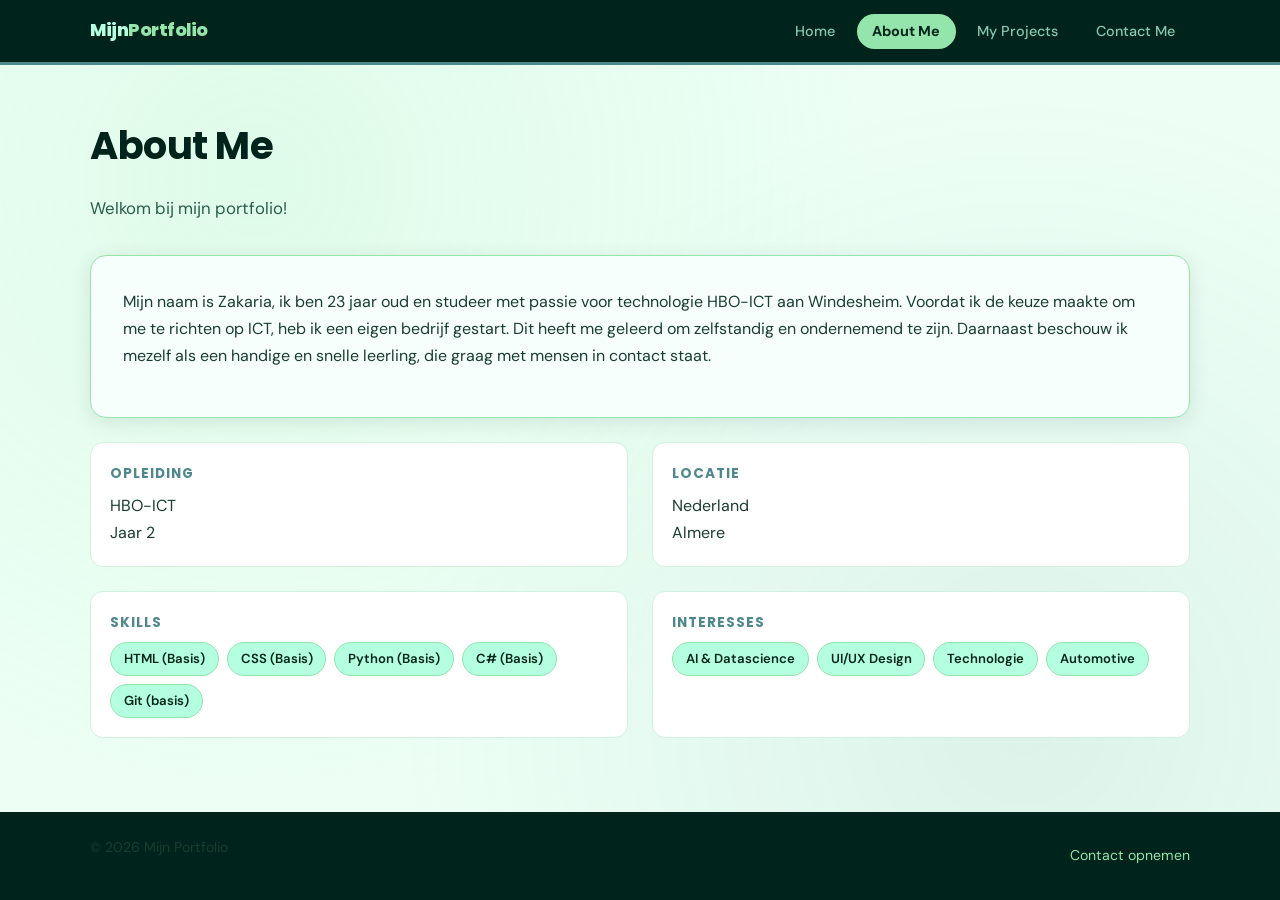
==== about.html @ 77bf3358 "Eerste Versie portfolio" ====
<!DOCTYPE html>
<html lang="nl">
<head>
  <meta charset="UTF-8">
  <meta name="viewport" content="width=device-width, initial-scale=1.0">
  <title>About Me | Portfolio</title>
  <link rel="stylesheet" href="style.css">
</head>
<body>
  <header class="site-header">
    <nav class="navbar container" aria-label="Hoofdmenu">
      <a class="logo" href="index.html">Mijn<span>Portfolio</span></a>
      <ul class="nav-links">
        <li><a href="index.html">Home</a></li>
        <li><a href="about.html" aria-current="page">About Me</a></li>
        <li><a href="projects.html">My Projects</a></li>
        <li><a href="contact.html">Contact Me</a></li>
      </ul>
    </nav>
  </header>

  <main>
    <section class="section container">
      <h1>About Me</h1>
      <p class="intro-text">
        Welkom bij mijn portfolio!
      </p>

      <div class="card" style="margin-bottom: 1.5rem;">
        <p>
          Mijn naam is Zakaria, ik ben 23 jaar oud en studeer met passie voor
technologie HBO-ICT aan Windesheim. Voordat ik de keuze maakte om me
te richten op ICT, heb ik een eigen bedrijf gestart. Dit heeft me geleerd om
zelfstandig en ondernemend te zijn. Daarnaast beschouw ik mezelf als een
handige en snelle leerling, die graag met mensen in contact staat.
        </p>
      </div>

      <!-- Informatie blokjes in een grid -->
      <div class="about-grid">
        <div class="about-item">
          <h3>Opleiding</h3>
          <p style="margin: 0;">HBO-ICT</p>
          <p style="margin: 0;">Jaar 2</p>
        </div>

        <div class="about-item">
          <h3>Locatie</h3>
          <p style="margin: 0;">Nederland</p>
          <p style="margin: 0;">Almere</p>
        </div>

        <div class="about-item">
          <h3>Skills</h3>
          <div class="skill-tags">
            <span class="tag">HTML (Basis)</span>
            <span class="tag">CSS (Basis)</span>
            <span class="tag">Python (Basis)</span>
            <span class="tag">C# (Basis)</span>
            <span class="tag">Git (basis)</span>
          </div>
        </div>

        <div class="about-item">
          <h3>Interesses</h3>
          <div class="skill-tags">
            <span class="tag">AI & Datascience</span>
            <span class="tag">UI/UX Design</span>
            <span class="tag">Technologie</span>
            <span class="tag">Automotive</span>
          </div>
        </div>
      </div>
    </section>
  </main>

  <footer class="site-footer">
    <div class="container footer-inner">
      <p>&copy; 2026 Mijn Portfolio</p>
      <a href="contact.html">Contact opnemen</a>
    </div>
  </footer>
</body>
</html>
---- style.css ----
/*
  Stijlbestand voor mijn portfolio website.
  Ik heb geprobeerd het overzichtelijk te houden met variabelen bovenaan.
  Kleuren komen van het originele kleurenschema maar dan wat aantrekkelijker gebruikt.
*/

/* Google Fonts importeren - Poppins voor koppen, DM Sans voor tekst */
@import url('https://fonts.googleapis.com/css2?family=Poppins:wght@600;700;800&family=DM+Sans:wght@400;500&display=swap');

/* Kleuren als variabelen zodat ik ze maar 1 keer hoef te definiëren */
:root {
  --light-mint: #B5FFE1;
  --soft-green: #93E5AB;
  --medium-green: #65B891;
  --teal: #4E878C;
  --dark: #00241B;
  --white: #ffffff;
  --card-bg: #f7fffc;
  --shadow: 0 4px 20px rgba(0, 36, 27, 0.1);
}

/* Reset*/
* {
  box-sizing: border-box;
  margin: 0;
  padding: 0;
}

body {
  font-family: 'DM Sans', Arial, sans-serif;
  line-height: 1.7;
  color: var(--dark);
  background-color: #edfff5;
  min-height: 100vh;
  display: flex;
  flex-direction: column;
}

/* Achtergrond patroon*/
body::before {
  content: '';
  position: fixed;
  top: 0;
  left: 0;
  width: 100%;
  height: 100%;
  background-image: radial-gradient(circle at 20% 20%, rgba(147, 229, 171, 0.15) 0%, transparent 50%),
                    radial-gradient(circle at 80% 80%, rgba(78, 135, 140, 0.1) 0%, transparent 50%);
  z-index: -1;
  pointer-events: none;
}

/* Container zorgt dat content niet te breed wordt op grote schermen */
.container {
  width: min(1100px, 92%);
  margin: 0 auto;
}

/* ========================
   HEADER EN NAVIGATIE
   ======================== */

.site-header {
  background-color: var(--dark);
  border-bottom: 3px solid var(--teal);
  position: sticky;
  top: 0;
  z-index: 100; /* Zorgt dat header altijd bovenop staat */
}

.navbar {
  display: flex;
  justify-content: space-between;
  align-items: center;
  gap: 1rem;
  padding: 1rem 0;
}

.logo {
  color: var(--light-mint);
  font-family: 'Poppins', sans-serif;
  font-weight: 800;
  font-size: 1.1rem;
  text-decoration: none;
  letter-spacing: -0.5px;
}

/* Groen streepje onder de logo tekst */
.logo span {
  color: var(--soft-green);
}

.nav-links {
  list-style: none;
  display: flex;
  flex-wrap: wrap;
  gap: 0.4rem;
}

.nav-links a {
  text-decoration: none;
  color: rgba(181, 255, 225, 0.75);
  padding: 0.45rem 0.9rem;
  border-radius: 2rem;
  font-weight: 500;
  font-size: 0.9rem;
  transition: all 0.2s ease; /* Zorgt voor vloeiende overgang bij hover */
  border: 1px solid transparent;
}

.nav-links a:hover {
  color: var(--light-mint);
  background-color: rgba(255, 255, 255, 0.08);
  border-color: rgba(181, 255, 225, 0.2);
}

/* Huidige pagina krijgt een andere stijl */
.nav-links a[aria-current="page"] {
  color: var(--dark);
  background-color: var(--soft-green);
  font-weight: 700;
}

/* ========================
   HERO SECTIE (homepagina)
   ======================== */

.hero {
  padding: 5rem 0 4rem;
  text-align: center;
}

.hero h1 {
  font-family: 'Poppins', sans-serif;
  font-size: clamp(2rem, 5vw, 3.5rem);
  font-weight: 800;
  line-height: 1.15;
  letter-spacing: -1px;
  margin-bottom: 1.2rem;
  color: var(--dark);
}

/* Groen gemarkeerd woord in de hero titel */
.hero h1 .highlight {
  background-color: var(--soft-green);
  padding: 0 0.3em;
  border-radius: 0.2em;
  display: inline-block;
}

.hero p {
  font-size: 1.1rem;
  color: #2a5c4a;
  max-width: 520px;
  margin: 0 auto 2rem;
}

.hero-buttons {
  display: flex;
  gap: 1rem;
  justify-content: center;
  flex-wrap: wrap;
}

/* ========================
   KNOPPEN
   ======================== */

.button,
button[type="submit"] {
  display: inline-block;
  background-color: var(--teal);
  color: var(--white);
  border: 2px solid var(--teal);
  border-radius: 2rem;
  padding: 0.7rem 1.4rem;
  text-decoration: none;
  font-family: 'DM Sans', sans-serif;
  font-weight: 700;
  font-size: 0.9rem;
  cursor: pointer;
  transition: all 0.2s ease;
  letter-spacing: 0.3px;
}

.button:hover,
button[type="submit"]:hover {
  background-color: var(--dark);
  border-color: var(--dark);
  transform: translateY(-2px);
  box-shadow: 0 6px 20px rgba(0, 36, 27, 0.2);
}

.button-outline {
  background-color: transparent;
  border: 2px solid var(--teal);
  color: var(--teal);
}

.button-outline:hover {
  background-color: var(--teal);
  color: var(--white);
}

/* ========================
   ALGEMENE SECTIES
   ======================== */

.section {
  padding: 3rem 0;
}

h1 {
  font-family: 'Poppins', sans-serif;
  font-size: clamp(1.6rem, 4vw, 2.4rem);
  font-weight: 700;
  margin-bottom: 1rem;
  letter-spacing: -0.5px;
}

h2 {
  font-family: 'Poppins', sans-serif;
  font-weight: 600;
  margin-bottom: 0.6rem;
}

p {
  margin-bottom: 1rem;
  color: #1a3d30;
}

.intro-text {
  max-width: 60ch;
  font-size: 1.05rem;
  color: #2a5c4a;
  margin-bottom: 2rem;
}

/* ========================
   KAART STIJL
   ======================== */

.card {
  background-color: var(--card-bg);
  border: 1.5px solid var(--soft-green);
  border-radius: 1rem;
  padding: 2rem;
  box-shadow: var(--shadow);
}

/* ========================
   PROJECT GRID EN KAARTEN
   ======================== */

.project-grid {
  margin-top: 1.5rem;
  display: grid;
  grid-template-columns: repeat(auto-fit, minmax(240px, 1fr));
  gap: 1.2rem;
}

.project-card {
  background-color: var(--white);
  border: 1.5px solid #d0f0e0;
  border-radius: 1rem;
  padding: 1.5rem;
  display: flex;
  flex-direction: column;
  gap: 0.7rem;
  box-shadow: 0 2px 12px rgba(0, 36, 27, 0.06);
  transition: transform 0.2s ease, box-shadow 0.2s ease;
  position: relative;
  overflow: hidden;
}

/* Gekleurde streep bovenaan elke project kaart */
.project-card::before {
  content: '';
  position: absolute;
  top: 0;
  left: 0;
  right: 0;
  height: 4px;
  background: linear-gradient(90deg, var(--teal), var(--soft-green));
}

.project-card:hover {
  transform: translateY(-4px);
  box-shadow: 0 8px 28px rgba(0, 36, 27, 0.12);
}

.project-card h2 {
  font-size: 1.1rem;
  color: var(--dark);
}

.project-card p {
  font-size: 0.9rem;
  color: #3a6b59;
  flex-grow: 1; /* Zorgt dat de knop altijd onderaan blijft */
}

/* Kleinere knop voor in de project kaarten */
.project-card .button {
  align-self: flex-start;
  font-size: 0.85rem;
  padding: 0.5rem 1.1rem;
}

/* ========================
   ABOUT ME PAGINA
   ======================== */

.about-grid {
  display: grid;
  grid-template-columns: 1fr 1fr;
  gap: 1.5rem;
  margin-top: 1.5rem;
}

/* Blokje met een skill of feitje */
.about-item {
  background-color: var(--white);
  border: 1.5px solid #d0f0e0;
  border-radius: 0.8rem;
  padding: 1.2rem;
}

.about-item h3 {
  font-family: 'Poppins', sans-serif;
  font-size: 0.85rem;
  text-transform: uppercase;
  letter-spacing: 1px;
  color: var(--teal);
  margin-bottom: 0.4rem;
}

/* Tags voor skills */
.skill-tags {
  display: flex;
  flex-wrap: wrap;
  gap: 0.5rem;
  margin-top: 0.5rem;
}

.tag {
  background-color: var(--light-mint);
  color: var(--dark);
  border-radius: 2rem;
  padding: 0.3rem 0.8rem;
  font-size: 0.82rem;
  font-weight: 600;
  border: 1px solid var(--soft-green);
}

/* ========================
   CONTACT PAGINA
   ======================== */

.contact-list {
  list-style: none;
  margin-bottom: 1.8rem;
  display: flex;
  flex-direction: column;
  gap: 0.6rem;
}

.contact-list li {
  display: flex;
  align-items: center;
  gap: 0.6rem;
  font-size: 0.95rem;
}

.contact-list li strong {
  color: var(--teal);
  min-width: 70px;
}

/* Formulier staat onder elkaar */
.contact-form {
  display: grid;
  gap: 0.8rem;
}

.contact-form label {
  font-weight: 600;
  font-size: 0.9rem;
  color: var(--dark);
  margin-bottom: -0.3rem;
}

.contact-form input,
.contact-form textarea {
  padding: 0.75rem 1rem;
  border: 1.5px solid #c0e8d4;
  border-radius: 0.6rem;
  font: inherit;
  font-size: 0.95rem;
  background-color: var(--white);
  color: var(--dark);
  transition: border-color 0.2s ease;
  width: 100%;
}

/* Groene rand als je in het veld klikt */
.contact-form input:focus,
.contact-form textarea:focus {
  outline: none;
  border-color: var(--teal);
  box-shadow: 0 0 0 3px rgba(78, 135, 140, 0.15);
}

.contact-form textarea {
  resize: vertical; /* Alleen verticaal aanpasbaar */
  min-height: 130px;
}

/* ========================
   PROJECT DETAIL PAGINA
   ======================== */

.project-detail-header {
  margin-bottom: 1.5rem;
  padding-bottom: 1.5rem;
  border-bottom: 1.5px solid #d0f0e0;
}

.project-meta {
  display: flex;
  gap: 0.5rem;
  flex-wrap: wrap;
  margin-top: 0.8rem;
}

.badge {
  background-color: var(--light-mint);
  border: 1px solid var(--soft-green);
  border-radius: 2rem;
  padding: 0.2rem 0.7rem;
  font-size: 0.8rem;
  font-weight: 600;
  color: var(--dark);
}

/* ========================
   FOOTER
   ======================== */

.site-footer {
  margin-top: auto;
  background-color: var(--dark);
  color: rgba(181, 255, 225, 0.7);
  padding: 1.5rem 0;
  font-size: 0.88rem;
}

.footer-inner {
  display: flex;
  justify-content: space-between;
  align-items: center;
  flex-wrap: wrap;
  gap: 0.5rem;
}

.footer-inner a {
  color: var(--soft-green);
  text-decoration: none;
}

.footer-inner a:hover {
  text-decoration: underline;
}

/* ========================
   MOBIEL
   ======================== */

@media (max-width: 700px) {
  .navbar {
    flex-direction: column;
    align-items: flex-start;
    gap: 0.8rem;
  }

  .nav-links {
    width: 100%;
  }

  .hero {
    padding: 3rem 0 2.5rem;
  }

  .about-grid {
    grid-template-columns: 1fr;
  }

  .footer-inner {
    flex-direction: column;
    text-align: center;
  }
}
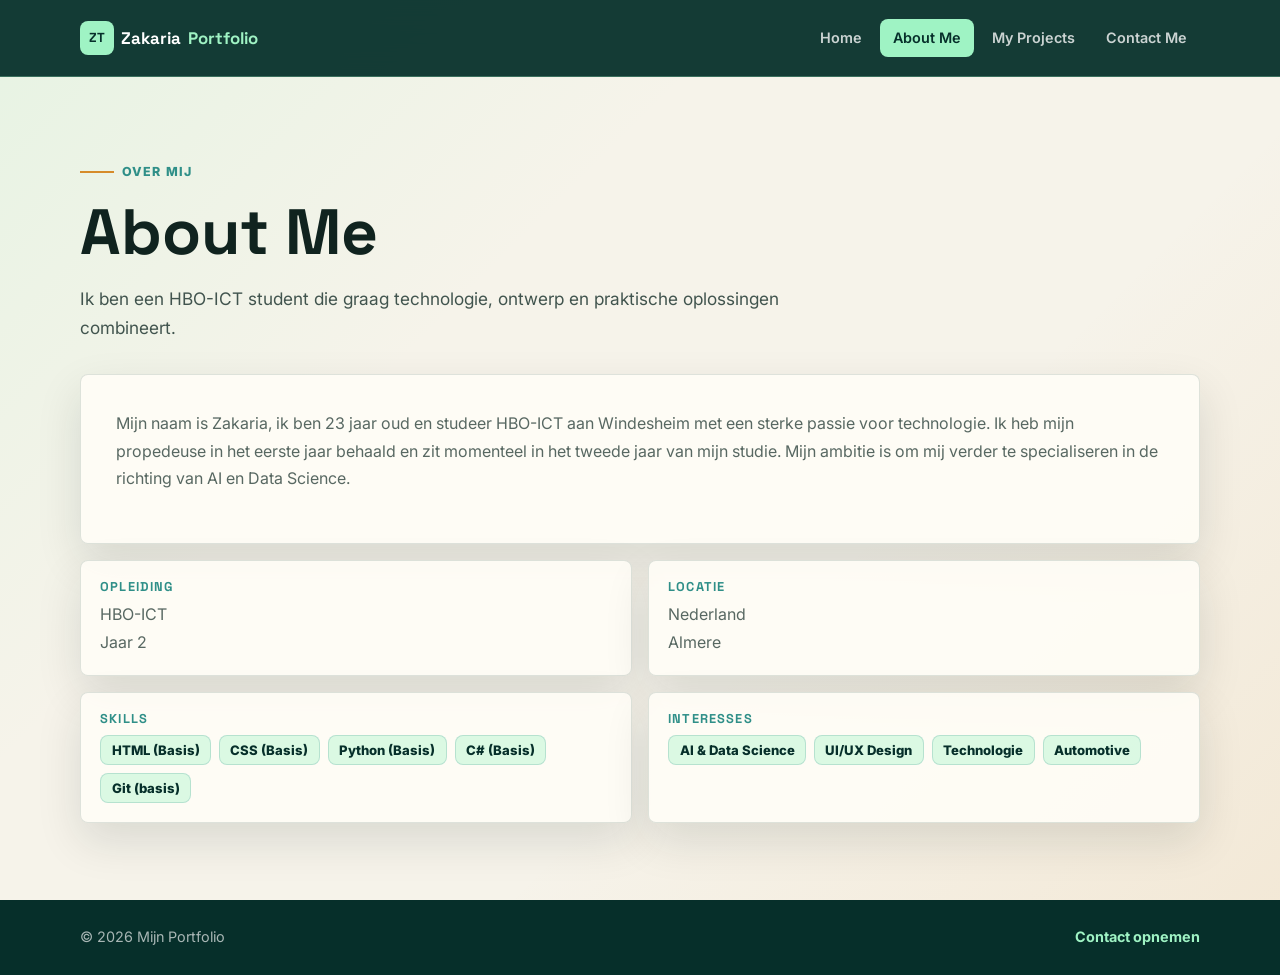
==== commit a2fa89e1: "Update portfolio" ====
--- a/about.html
+++ b/about.html
@@ -9,7 +9,7 @@
 <body>
   <header class="site-header">
     <nav class="navbar container" aria-label="Hoofdmenu">
-      <a class="logo" href="index.html">Mijn<span>Portfolio</span></a>
+      <a class="logo" href="index.html">Zakaria<span>Portfolio</span></a>
       <ul class="nav-links">
         <li><a href="index.html">Home</a></li>
         <li><a href="about.html" aria-current="page">About Me</a></li>
@@ -21,33 +21,35 @@
 
   <main>
     <section class="section container">
-      <h1>About Me</h1>
-      <p class="intro-text">
-        Welkom bij mijn portfolio!
-      </p>
-
-      <div class="card" style="margin-bottom: 1.5rem;">
-        <p>
-          Mijn naam is Zakaria, ik ben 23 jaar oud en studeer met passie voor
-technologie HBO-ICT aan Windesheim. Voordat ik de keuze maakte om me
-te richten op ICT, heb ik een eigen bedrijf gestart. Dit heeft me geleerd om
-zelfstandig en ondernemend te zijn. Daarnaast beschouw ik mezelf als een
-handige en snelle leerling, die graag met mensen in contact staat.
+      <div class="page-heading">
+        <span class="eyebrow">Over mij</span>
+        <h1>About Me</h1>
+        <p class="intro-text">
+          Ik ben een HBO-ICT student die graag technologie, ontwerp en praktische oplossingen combineert.
         </p>
       </div>
 
-      <!-- Informatie blokjes in een grid -->
+      <div class="card">
+        <p>
+          Mijn naam is Zakaria, ik ben 23 jaar oud en studeer HBO-ICT aan
+          Windesheim met een sterke passie voor technologie. Ik heb mijn propedeuse
+          in het eerste jaar behaald en zit momenteel in het tweede jaar van mijn studie.
+          Mijn ambitie is om mij verder te specialiseren in de richting van AI en Data
+          Science.
+        </p>
+      </div>
+
       <div class="about-grid">
         <div class="about-item">
           <h3>Opleiding</h3>
-          <p style="margin: 0;">HBO-ICT</p>
-          <p style="margin: 0;">Jaar 2</p>
+          <p>HBO-ICT</p>
+          <p>Jaar 2</p>
         </div>
 
         <div class="about-item">
           <h3>Locatie</h3>
-          <p style="margin: 0;">Nederland</p>
-          <p style="margin: 0;">Almere</p>
+          <p>Nederland</p>
+          <p>Almere</p>
         </div>
 
         <div class="about-item">
@@ -64,7 +66,7 @@
         <div class="about-item">
           <h3>Interesses</h3>
           <div class="skill-tags">
-            <span class="tag">AI & Datascience</span>
+            <span class="tag">AI &amp; Data Science</span>
             <span class="tag">UI/UX Design</span>
             <span class="tag">Technologie</span>
             <span class="tag">Automotive</span>
--- a/style.css
+++ b/style.css
@@ -1,470 +1,595 @@
-/*
-  Stijlbestand voor mijn portfolio website.
-  Ik heb geprobeerd het overzichtelijk te houden met variabelen bovenaan.
-  Kleuren komen van het originele kleurenschema maar dan wat aantrekkelijker gebruikt.
-*/
-
-/* Google Fonts importeren - Poppins voor koppen, DM Sans voor tekst */
-@import url('https://fonts.googleapis.com/css2?family=Poppins:wght@600;700;800&family=DM+Sans:wght@400;500&display=swap');
-
-/* Kleuren als variabelen zodat ik ze maar 1 keer hoef te definiëren */
+@import url('https://fonts.googleapis.com/css2?family=Inter:wght@400;500;600;700;800&family=Space+Grotesk:wght@600;700&display=swap');
+
 :root {
-  --light-mint: #B5FFE1;
-  --soft-green: #93E5AB;
-  --medium-green: #65B891;
-  --teal: #4E878C;
-  --dark: #00241B;
-  --white: #ffffff;
-  --card-bg: #f7fffc;
-  --shadow: 0 4px 20px rgba(0, 36, 27, 0.1);
-}
-
-/* Reset*/
+  --bg: #f6f3ea;
+  --surface: #fffdf7;
+  --surface-soft: #edf8f4;
+  --ink: #10231f;
+  --muted: #586862;
+  --dark: #062f2a;
+  --teal: #2f8f88;
+  --mint: #9ff3c4;
+  --amber: #d68b2a;
+  --line: rgba(6, 47, 42, 0.13);
+  --shadow: 0 18px 45px rgba(16, 35, 31, 0.12);
+  --radius: 8px;
+}
+
 * {
   box-sizing: border-box;
   margin: 0;
   padding: 0;
 }
 
+html {
+  scroll-behavior: smooth;
+}
+
 body {
-  font-family: 'DM Sans', Arial, sans-serif;
+  min-height: 100vh;
+  display: flex;
+  flex-direction: column;
+  font-family: 'Inter', Arial, sans-serif;
   line-height: 1.7;
-  color: var(--dark);
-  background-color: #edfff5;
-  min-height: 100vh;
-  display: flex;
-  flex-direction: column;
-}
-
-/* Achtergrond patroon*/
-body::before {
-  content: '';
-  position: fixed;
-  top: 0;
-  left: 0;
-  width: 100%;
-  height: 100%;
-  background-image: radial-gradient(circle at 20% 20%, rgba(147, 229, 171, 0.15) 0%, transparent 50%),
-                    radial-gradient(circle at 80% 80%, rgba(78, 135, 140, 0.1) 0%, transparent 50%);
-  z-index: -1;
-  pointer-events: none;
-}
-
-/* Container zorgt dat content niet te breed wordt op grote schermen */
+  color: var(--ink);
+  background:
+    linear-gradient(135deg, rgba(159, 243, 196, 0.18), transparent 34%),
+    linear-gradient(315deg, rgba(214, 139, 42, 0.11), transparent 38%),
+    var(--bg);
+}
+
+img {
+  max-width: 100%;
+}
+
+a {
+  color: inherit;
+}
+
 .container {
-  width: min(1100px, 92%);
+  width: min(1120px, 92%);
   margin: 0 auto;
 }
 
-/* ========================
-   HEADER EN NAVIGATIE
-   ======================== */
-
 .site-header {
-  background-color: var(--dark);
-  border-bottom: 3px solid var(--teal);
   position: sticky;
   top: 0;
-  z-index: 100; /* Zorgt dat header altijd bovenop staat */
+  z-index: 100;
+  background: rgba(6, 47, 42, 0.94);
+  border-bottom: 1px solid rgba(159, 243, 196, 0.28);
+  backdrop-filter: blur(14px);
 }
 
 .navbar {
-  display: flex;
+  min-height: 76px;
+  display: flex;
+  align-items: center;
   justify-content: space-between;
-  align-items: center;
-  gap: 1rem;
-  padding: 1rem 0;
+  gap: 1.5rem;
 }
 
 .logo {
-  color: var(--light-mint);
-  font-family: 'Poppins', sans-serif;
-  font-weight: 800;
-  font-size: 1.1rem;
+  display: inline-flex;
+  align-items: center;
+  gap: 0.45rem;
+  color: #ffffff;
+  font-family: 'Space Grotesk', sans-serif;
+  font-size: 1.05rem;
+  font-weight: 700;
   text-decoration: none;
-  letter-spacing: -0.5px;
-}
-
-/* Groen streepje onder de logo tekst */
+}
+
+.logo::before {
+  content: 'ZT';
+  display: grid;
+  place-items: center;
+  width: 34px;
+  height: 34px;
+  border-radius: var(--radius);
+  background: var(--mint);
+  color: var(--dark);
+  font-size: 0.82rem;
+}
+
 .logo span {
-  color: var(--soft-green);
+  color: var(--mint);
 }
 
 .nav-links {
   list-style: none;
   display: flex;
   flex-wrap: wrap;
-  gap: 0.4rem;
+  align-items: center;
+  justify-content: flex-end;
+  gap: 0.35rem;
 }
 
 .nav-links a {
+  display: inline-flex;
+  align-items: center;
+  min-height: 38px;
+  padding: 0.45rem 0.8rem;
+  border-radius: var(--radius);
+  color: rgba(255, 255, 255, 0.78);
   text-decoration: none;
-  color: rgba(181, 255, 225, 0.75);
-  padding: 0.45rem 0.9rem;
-  border-radius: 2rem;
-  font-weight: 500;
   font-size: 0.9rem;
-  transition: all 0.2s ease; /* Zorgt voor vloeiende overgang bij hover */
-  border: 1px solid transparent;
-}
-
-.nav-links a:hover {
-  color: var(--light-mint);
-  background-color: rgba(255, 255, 255, 0.08);
-  border-color: rgba(181, 255, 225, 0.2);
-}
-
-/* Huidige pagina krijgt een andere stijl */
+  font-weight: 600;
+  transition: 0.2s ease;
+}
+
+.nav-links a:hover,
 .nav-links a[aria-current="page"] {
   color: var(--dark);
-  background-color: var(--soft-green);
-  font-weight: 700;
-}
-
-/* ========================
-   HERO SECTIE (homepagina)
-   ======================== */
+  background: var(--mint);
+}
+
+.section {
+  padding: clamp(2.7rem, 6vw, 5rem) 0;
+}
+
+.page-heading {
+  max-width: 760px;
+  margin-bottom: 2rem;
+}
+
+h1,
+h2,
+h3 {
+  font-family: 'Space Grotesk', sans-serif;
+  line-height: 1.08;
+  color: var(--ink);
+}
+
+h1 {
+  max-width: 12ch;
+  margin-bottom: 1rem;
+  font-size: clamp(2.15rem, 5vw, 4.7rem);
+  letter-spacing: 0;
+}
+
+h2 {
+  margin-bottom: 0.65rem;
+  font-size: clamp(1.4rem, 3vw, 2.1rem);
+}
+
+h3 {
+  margin-bottom: 0.45rem;
+  font-size: 1rem;
+}
+
+p {
+  margin-bottom: 1rem;
+  color: var(--muted);
+}
+
+.intro-text {
+  max-width: 66ch;
+  font-size: 1.08rem;
+  color: #41544e;
+}
+
+.eyebrow {
+  display: inline-flex;
+  align-items: center;
+  gap: 0.5rem;
+  margin-bottom: 1rem;
+  color: var(--teal);
+  font-size: 0.78rem;
+  font-weight: 800;
+  letter-spacing: 0.09em;
+  text-transform: uppercase;
+}
+
+.eyebrow::before {
+  content: '';
+  width: 34px;
+  height: 2px;
+  background: var(--amber);
+}
 
 .hero {
-  padding: 5rem 0 4rem;
-  text-align: center;
+  min-height: calc(100vh - 76px);
+  display: grid;
+  align-items: end;
+  padding: clamp(4rem, 9vw, 7rem) 0 3rem;
+  background:
+    linear-gradient(90deg, rgba(6, 47, 42, 0.9) 0%, rgba(6, 47, 42, 0.74) 48%, rgba(6, 47, 42, 0.28) 100%),
+    url("assets/ar-project.png") center / cover no-repeat;
+  color: #ffffff;
+}
+
+.hero-content {
+  max-width: 720px;
+}
+
+.hero .eyebrow {
+  color: var(--mint);
 }
 
 .hero h1 {
-  font-family: 'Poppins', sans-serif;
-  font-size: clamp(2rem, 5vw, 3.5rem);
-  font-weight: 800;
-  line-height: 1.15;
-  letter-spacing: -1px;
-  margin-bottom: 1.2rem;
-  color: var(--dark);
-}
-
-/* Groen gemarkeerd woord in de hero titel */
+  max-width: 11ch;
+  color: #ffffff;
+  font-size: clamp(3rem, 8vw, 6.8rem);
+}
+
 .hero h1 .highlight {
-  background-color: var(--soft-green);
-  padding: 0 0.3em;
-  border-radius: 0.2em;
-  display: inline-block;
+  color: var(--mint);
 }
 
 .hero p {
-  font-size: 1.1rem;
-  color: #2a5c4a;
-  max-width: 520px;
-  margin: 0 auto 2rem;
+  max-width: 60ch;
+  color: rgba(255, 255, 255, 0.84);
+  font-size: clamp(1rem, 2vw, 1.2rem);
 }
 
 .hero-buttons {
   display: flex;
-  gap: 1rem;
-  justify-content: center;
   flex-wrap: wrap;
-}
-
-/* ========================
-   KNOPPEN
-   ======================== */
+  gap: 0.75rem;
+  margin-top: 1.5rem;
+}
+
+.hero-stats {
+  display: grid;
+  grid-template-columns: repeat(3, minmax(0, 1fr));
+  gap: 1px;
+  width: min(720px, 100%);
+  margin-top: 2.4rem;
+  overflow: hidden;
+  border: 1px solid rgba(255, 255, 255, 0.16);
+  border-radius: var(--radius);
+  background: rgba(255, 255, 255, 0.11);
+}
+
+.hero-stat {
+  padding: 1rem;
+  background: rgba(6, 47, 42, 0.32);
+}
+
+.hero-stat strong {
+  display: block;
+  color: var(--mint);
+  font-family: 'Space Grotesk', sans-serif;
+  font-size: 1.45rem;
+  line-height: 1;
+}
+
+.hero-stat span {
+  color: rgba(255, 255, 255, 0.75);
+  font-size: 0.84rem;
+}
 
 .button,
 button[type="submit"] {
-  display: inline-block;
-  background-color: var(--teal);
-  color: var(--white);
-  border: 2px solid var(--teal);
-  border-radius: 2rem;
-  padding: 0.7rem 1.4rem;
+  display: inline-flex;
+  align-items: center;
+  justify-content: center;
+  min-height: 44px;
+  padding: 0.7rem 1rem;
+  border: 1px solid var(--teal);
+  border-radius: var(--radius);
+  background: var(--teal);
+  color: #ffffff;
+  font: inherit;
+  font-weight: 800;
+  font-size: 0.92rem;
+  line-height: 1.1;
   text-decoration: none;
-  font-family: 'DM Sans', sans-serif;
-  font-weight: 700;
-  font-size: 0.9rem;
   cursor: pointer;
-  transition: all 0.2s ease;
-  letter-spacing: 0.3px;
+  transition: transform 0.2s ease, box-shadow 0.2s ease, background 0.2s ease;
 }
 
 .button:hover,
 button[type="submit"]:hover {
-  background-color: var(--dark);
+  transform: translateY(-2px);
+  background: var(--dark);
   border-color: var(--dark);
-  transform: translateY(-2px);
-  box-shadow: 0 6px 20px rgba(0, 36, 27, 0.2);
+  box-shadow: 0 12px 26px rgba(16, 35, 31, 0.2);
 }
 
 .button-outline {
-  background-color: transparent;
-  border: 2px solid var(--teal);
-  color: var(--teal);
+  background: rgba(255, 255, 255, 0.08);
+  border-color: rgba(255, 255, 255, 0.28);
+  color: #ffffff;
 }
 
 .button-outline:hover {
-  background-color: var(--teal);
-  color: var(--white);
-}
-
-/* ========================
-   ALGEMENE SECTIES
-   ======================== */
-
-.section {
-  padding: 3rem 0;
-}
-
-h1 {
-  font-family: 'Poppins', sans-serif;
-  font-size: clamp(1.6rem, 4vw, 2.4rem);
+  background: #ffffff;
+  color: var(--dark);
+  border-color: #ffffff;
+}
+
+.card,
+.project-card,
+.about-item,
+.contact-panel {
+  border: 1px solid var(--line);
+  border-radius: var(--radius);
+  background: rgba(255, 253, 247, 0.9);
+  box-shadow: var(--shadow);
+}
+
+.card {
+  padding: clamp(1.35rem, 3vw, 2.2rem);
+}
+
+.summary-band {
+  margin-top: -2.4rem;
+  position: relative;
+  z-index: 2;
+}
+
+.summary-grid {
+  display: grid;
+  grid-template-columns: repeat(3, 1fr);
+  gap: 1rem;
+}
+
+.summary-item {
+  min-height: 132px;
+  padding: 1.2rem;
+  border-radius: var(--radius);
+  background: var(--surface);
+  border: 1px solid var(--line);
+  box-shadow: var(--shadow);
+}
+
+.summary-item span {
+  display: block;
+  margin-bottom: 0.35rem;
+  color: var(--amber);
+  font-size: 0.78rem;
+  font-weight: 800;
+  letter-spacing: 0.08em;
+  text-transform: uppercase;
+}
+
+.summary-item p {
+  margin: 0;
+}
+
+.project-grid {
+  display: grid;
+  grid-template-columns: repeat(auto-fit, minmax(230px, 1fr));
+  gap: 1.15rem;
+  margin-top: 1.8rem;
+}
+
+.project-card {
+  min-height: 300px;
+  display: flex;
+  flex-direction: column;
+  padding: 1.1rem;
+  overflow: hidden;
+  transition: transform 0.2s ease, box-shadow 0.2s ease, border-color 0.2s ease;
+}
+
+.project-card:hover {
+  transform: translateY(-5px);
+  border-color: rgba(47, 143, 136, 0.34);
+  box-shadow: 0 24px 55px rgba(16, 35, 31, 0.16);
+}
+
+.project-thumb,
+.project-placeholder,
+.project-hero-image {
+  width: 100%;
+  display: block;
+  border-radius: var(--radius);
+}
+
+.project-thumb,
+.project-placeholder {
+  aspect-ratio: 16 / 10;
+  margin-bottom: 1rem;
+  object-fit: cover;
+}
+
+.project-placeholder {
+  display: grid;
+  place-items: center;
+  border: 1px solid rgba(47, 143, 136, 0.18);
+  background:
+    linear-gradient(135deg, rgba(47, 143, 136, 0.2), rgba(214, 139, 42, 0.18)),
+    var(--surface-soft);
+  color: var(--dark);
+  font-family: 'Space Grotesk', sans-serif;
+  font-size: 1.7rem;
   font-weight: 700;
-  margin-bottom: 1rem;
-  letter-spacing: -0.5px;
-}
-
-h2 {
-  font-family: 'Poppins', sans-serif;
-  font-weight: 600;
-  margin-bottom: 0.6rem;
-}
-
-p {
-  margin-bottom: 1rem;
-  color: #1a3d30;
-}
-
-.intro-text {
-  max-width: 60ch;
-  font-size: 1.05rem;
-  color: #2a5c4a;
-  margin-bottom: 2rem;
-}
-
-/* ========================
-   KAART STIJL
-   ======================== */
-
-.card {
-  background-color: var(--card-bg);
-  border: 1.5px solid var(--soft-green);
-  border-radius: 1rem;
-  padding: 2rem;
-  box-shadow: var(--shadow);
-}
-
-/* ========================
-   PROJECT GRID EN KAARTEN
-   ======================== */
-
-.project-grid {
-  margin-top: 1.5rem;
-  display: grid;
-  grid-template-columns: repeat(auto-fit, minmax(240px, 1fr));
-  gap: 1.2rem;
-}
-
-.project-card {
-  background-color: var(--white);
-  border: 1.5px solid #d0f0e0;
-  border-radius: 1rem;
-  padding: 1.5rem;
-  display: flex;
-  flex-direction: column;
-  gap: 0.7rem;
-  box-shadow: 0 2px 12px rgba(0, 36, 27, 0.06);
-  transition: transform 0.2s ease, box-shadow 0.2s ease;
-  position: relative;
-  overflow: hidden;
-}
-
-/* Gekleurde streep bovenaan elke project kaart */
-.project-card::before {
-  content: '';
-  position: absolute;
-  top: 0;
-  left: 0;
-  right: 0;
-  height: 4px;
-  background: linear-gradient(90deg, var(--teal), var(--soft-green));
-}
-
-.project-card:hover {
-  transform: translateY(-4px);
-  box-shadow: 0 8px 28px rgba(0, 36, 27, 0.12);
 }
 
 .project-card h2 {
-  font-size: 1.1rem;
-  color: var(--dark);
+  font-size: 1.18rem;
 }
 
 .project-card p {
-  font-size: 0.9rem;
-  color: #3a6b59;
-  flex-grow: 1; /* Zorgt dat de knop altijd onderaan blijft */
-}
-
-/* Kleinere knop voor in de project kaarten */
+  flex: 1;
+  font-size: 0.94rem;
+}
+
 .project-card .button {
   align-self: flex-start;
-  font-size: 0.85rem;
-  padding: 0.5rem 1.1rem;
-}
-
-/* ========================
-   ABOUT ME PAGINA
-   ======================== */
+  margin-top: 0.35rem;
+}
 
 .about-grid {
   display: grid;
-  grid-template-columns: 1fr 1fr;
-  gap: 1.5rem;
-  margin-top: 1.5rem;
-}
-
-/* Blokje met een skill of feitje */
+  grid-template-columns: repeat(2, minmax(0, 1fr));
+  gap: 1rem;
+  margin-top: 1rem;
+}
+
 .about-item {
-  background-color: var(--white);
-  border: 1.5px solid #d0f0e0;
-  border-radius: 0.8rem;
   padding: 1.2rem;
 }
 
 .about-item h3 {
-  font-family: 'Poppins', sans-serif;
-  font-size: 0.85rem;
+  color: var(--teal);
+  font-size: 0.8rem;
+  font-weight: 800;
+  letter-spacing: 0.09em;
   text-transform: uppercase;
-  letter-spacing: 1px;
-  color: var(--teal);
-  margin-bottom: 0.4rem;
-}
-
-/* Tags voor skills */
+}
+
+.about-item p {
+  margin: 0;
+}
+
 .skill-tags {
   display: flex;
   flex-wrap: wrap;
   gap: 0.5rem;
-  margin-top: 0.5rem;
+  margin-top: 0.55rem;
+}
+
+.tag,
+.badge {
+  display: inline-flex;
+  align-items: center;
+  min-height: 30px;
+  border-radius: var(--radius);
+  border: 1px solid rgba(47, 143, 136, 0.22);
+  background: rgba(159, 243, 196, 0.36);
+  color: var(--dark);
+  font-size: 0.82rem;
+  font-weight: 800;
+  line-height: 1.1;
 }
 
 .tag {
-  background-color: var(--light-mint);
-  color: var(--dark);
-  border-radius: 2rem;
-  padding: 0.3rem 0.8rem;
-  font-size: 0.82rem;
-  font-weight: 600;
-  border: 1px solid var(--soft-green);
-}
-
-/* ========================
-   CONTACT PAGINA
-   ======================== */
+  padding: 0.35rem 0.65rem;
+}
+
+.badge {
+  padding: 0.35rem 0.7rem;
+}
+
+.contact-panel {
+  display: grid;
+  grid-template-columns: 0.85fr 1.15fr;
+  gap: 1.25rem;
+  padding: clamp(1.25rem, 3vw, 2rem);
+}
 
 .contact-list {
   list-style: none;
-  margin-bottom: 1.8rem;
-  display: flex;
-  flex-direction: column;
-  gap: 0.6rem;
+  display: grid;
+  align-self: start;
+  gap: 0.8rem;
 }
 
 .contact-list li {
-  display: flex;
-  align-items: center;
-  gap: 0.6rem;
-  font-size: 0.95rem;
-}
-
-.contact-list li strong {
+  padding: 1rem;
+  border: 1px solid var(--line);
+  border-radius: var(--radius);
+  background: var(--surface-soft);
+}
+
+.contact-list strong {
+  display: block;
+  margin-bottom: 0.25rem;
   color: var(--teal);
-  min-width: 70px;
-}
-
-/* Formulier staat onder elkaar */
+  font-size: 0.78rem;
+  letter-spacing: 0.08em;
+  text-transform: uppercase;
+}
+
+.contact-list a {
+  color: var(--ink);
+  font-weight: 700;
+  text-decoration: none;
+  overflow-wrap: anywhere;
+}
+
+.contact-list a:hover {
+  color: var(--teal);
+}
+
 .contact-form {
   display: grid;
-  gap: 0.8rem;
+  gap: 0.85rem;
 }
 
 .contact-form label {
-  font-weight: 600;
-  font-size: 0.9rem;
-  color: var(--dark);
-  margin-bottom: -0.3rem;
+  color: var(--ink);
+  font-size: 0.88rem;
+  font-weight: 800;
 }
 
 .contact-form input,
 .contact-form textarea {
-  padding: 0.75rem 1rem;
-  border: 1.5px solid #c0e8d4;
-  border-radius: 0.6rem;
+  width: 100%;
+  padding: 0.85rem 0.95rem;
+  border: 1px solid var(--line);
+  border-radius: var(--radius);
+  background: #ffffff;
+  color: var(--ink);
   font: inherit;
   font-size: 0.95rem;
-  background-color: var(--white);
-  color: var(--dark);
-  transition: border-color 0.2s ease;
-  width: 100%;
-}
-
-/* Groene rand als je in het veld klikt */
+  transition: border-color 0.2s ease, box-shadow 0.2s ease;
+}
+
 .contact-form input:focus,
 .contact-form textarea:focus {
   outline: none;
   border-color: var(--teal);
-  box-shadow: 0 0 0 3px rgba(78, 135, 140, 0.15);
+  box-shadow: 0 0 0 4px rgba(47, 143, 136, 0.12);
 }
 
 .contact-form textarea {
-  resize: vertical; /* Alleen verticaal aanpasbaar */
-  min-height: 130px;
-}
-
-/* ========================
-   PROJECT DETAIL PAGINA
-   ======================== */
+  min-height: 150px;
+  resize: vertical;
+}
 
 .project-detail-header {
-  margin-bottom: 1.5rem;
-  padding-bottom: 1.5rem;
-  border-bottom: 1.5px solid #d0f0e0;
+  display: grid;
+  gap: 0.65rem;
+  padding-bottom: 1.35rem;
+  margin-bottom: 1.45rem;
+  border-bottom: 1px solid var(--line);
 }
 
 .project-meta {
   display: flex;
+  flex-wrap: wrap;
   gap: 0.5rem;
-  flex-wrap: wrap;
-  margin-top: 0.8rem;
-}
-
-.badge {
-  background-color: var(--light-mint);
-  border: 1px solid var(--soft-green);
-  border-radius: 2rem;
-  padding: 0.2rem 0.7rem;
-  font-size: 0.8rem;
-  font-weight: 600;
-  color: var(--dark);
-}
-
-/* ========================
-   FOOTER
-   ======================== */
+}
+
+.project-hero-image {
+  aspect-ratio: 16 / 9;
+  object-fit: cover;
+  margin-bottom: 1.4rem;
+  border: 1px solid var(--line);
+}
+
+.detail-body {
+  max-width: 78ch;
+}
 
 .site-footer {
   margin-top: auto;
-  background-color: var(--dark);
-  color: rgba(181, 255, 225, 0.7);
-  padding: 1.5rem 0;
-  font-size: 0.88rem;
+  padding: 1.6rem 0;
+  background: var(--dark);
+  color: rgba(255, 255, 255, 0.7);
 }
 
 .footer-inner {
   display: flex;
+  align-items: center;
   justify-content: space-between;
-  align-items: center;
+  gap: 1rem;
   flex-wrap: wrap;
-  gap: 0.5rem;
+  font-size: 0.9rem;
+}
+
+.footer-inner p {
+  margin: 0;
+  color: rgba(255, 255, 255, 0.65);
 }
 
 .footer-inner a {
-  color: var(--soft-green);
+  color: var(--mint);
+  font-weight: 700;
   text-decoration: none;
 }
 
@@ -472,31 +597,66 @@
   text-decoration: underline;
 }
 
-/* ========================
-   MOBIEL
-   ======================== */
-
-@media (max-width: 700px) {
+@media (max-width: 820px) {
   .navbar {
+    min-height: auto;
+    padding: 1rem 0;
+    align-items: flex-start;
     flex-direction: column;
-    align-items: flex-start;
-    gap: 0.8rem;
   }
 
   .nav-links {
     width: 100%;
+    justify-content: flex-start;
   }
 
   .hero {
-    padding: 3rem 0 2.5rem;
-  }
-
-  .about-grid {
+    min-height: 620px;
+    padding-top: 5rem;
+  }
+
+  .hero-stats,
+  .summary-grid,
+  .contact-panel {
     grid-template-columns: 1fr;
   }
+}
+
+@media (max-width: 640px) {
+  .container {
+    width: min(100% - 2rem, 1120px);
+  }
+
+  .nav-links a {
+    padding-inline: 0.65rem;
+    font-size: 0.86rem;
+  }
+
+  .hero {
+    min-height: 660px;
+    background-position: center;
+  }
+
+  .hero h1 {
+    font-size: clamp(2.7rem, 16vw, 4rem);
+  }
+
+  .hero-stats {
+    margin-top: 1.6rem;
+  }
+
+  .about-grid,
+  .project-grid {
+    grid-template-columns: 1fr;
+  }
+
+  .card,
+  .contact-panel {
+    padding: 1rem;
+  }
 
   .footer-inner {
-    flex-direction: column;
     text-align: center;
-  }
-}
+    justify-content: center;
+  }
+}
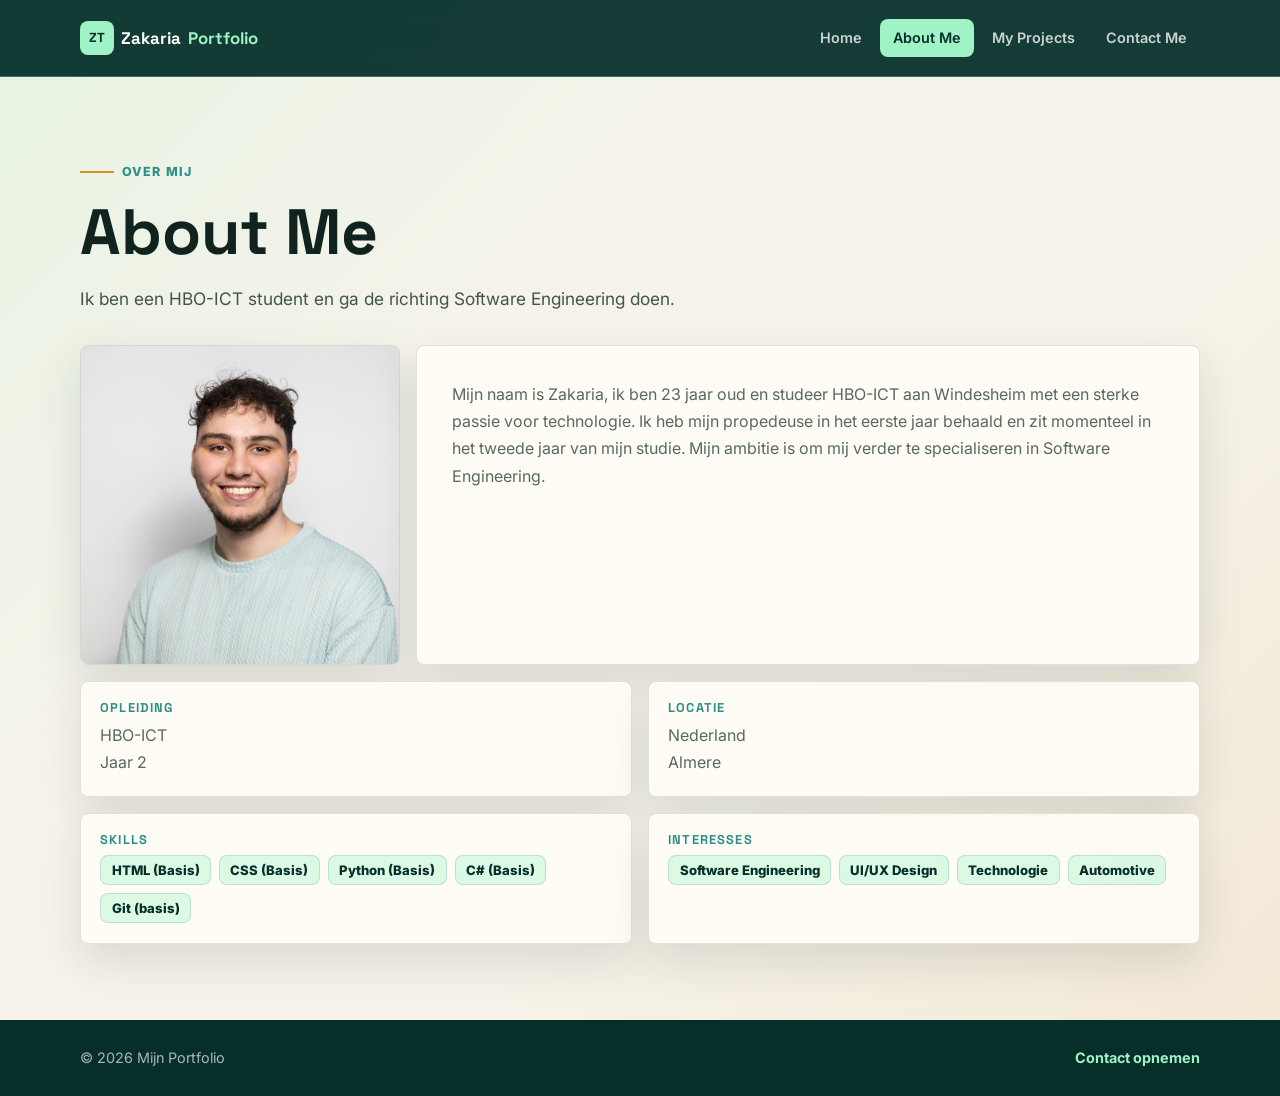
==== commit b332493b: "Update portfolio" ====
--- a/about.html
+++ b/about.html
@@ -25,18 +25,20 @@
         <span class="eyebrow">Over mij</span>
         <h1>About Me</h1>
         <p class="intro-text">
-          Ik ben een HBO-ICT student die graag technologie, ontwerp en praktische oplossingen combineert.
+          Ik ben een HBO-ICT student en ga de richting Software Engineering doen.
         </p>
       </div>
 
-      <div class="card">
-        <p>
-          Mijn naam is Zakaria, ik ben 23 jaar oud en studeer HBO-ICT aan
-          Windesheim met een sterke passie voor technologie. Ik heb mijn propedeuse
-          in het eerste jaar behaald en zit momenteel in het tweede jaar van mijn studie.
-          Mijn ambitie is om mij verder te specialiseren in de richting van AI en Data
-          Science.
-        </p>
+      <div class="about-profile">
+        <img src="assets/PF.png" alt="Profielfoto van Zakaria Tamaditi">
+        <div class="card">
+          <p>
+            Mijn naam is Zakaria, ik ben 23 jaar oud en studeer HBO-ICT aan
+            Windesheim met een sterke passie voor technologie. Ik heb mijn propedeuse
+            in het eerste jaar behaald en zit momenteel in het tweede jaar van mijn studie.
+            Mijn ambitie is om mij verder te specialiseren in Software Engineering.
+          </p>
+        </div>
       </div>
 
       <div class="about-grid">
@@ -66,7 +68,7 @@
         <div class="about-item">
           <h3>Interesses</h3>
           <div class="skill-tags">
-            <span class="tag">AI &amp; Data Science</span>
+            <span class="tag">Software Engineering</span>
             <span class="tag">UI/UX Design</span>
             <span class="tag">Technologie</span>
             <span class="tag">Automotive</span>
--- a/style.css
+++ b/style.css
@@ -193,9 +193,17 @@
   align-items: end;
   padding: clamp(4rem, 9vw, 7rem) 0 3rem;
   background:
-    linear-gradient(90deg, rgba(6, 47, 42, 0.9) 0%, rgba(6, 47, 42, 0.74) 48%, rgba(6, 47, 42, 0.28) 100%),
-    url("assets/ar-project.png") center / cover no-repeat;
+    radial-gradient(circle at 80% 20%, rgba(159, 243, 196, 0.16), transparent 32%),
+    linear-gradient(135deg, #062f2a 0%, #0d4a42 58%, #123d38 100%);
   color: #ffffff;
+}
+
+.hero-layout {
+  display: grid;
+  grid-template-columns: minmax(0, 720px) minmax(220px, 300px);
+  align-items: end;
+  justify-content: space-between;
+  gap: 2rem;
 }
 
 .hero-content {
@@ -257,6 +265,44 @@
 .hero-stat span {
   color: rgba(255, 255, 255, 0.75);
   font-size: 0.84rem;
+}
+
+.hero-profile-card {
+  display: grid;
+  gap: 1rem;
+  padding: 1rem;
+  border: 1px solid rgba(255, 255, 255, 0.18);
+  border-radius: var(--radius);
+  background: rgba(6, 47, 42, 0.46);
+  box-shadow: 0 22px 50px rgba(0, 0, 0, 0.22);
+  backdrop-filter: blur(14px);
+}
+
+.hero-profile-card img {
+  width: min(220px, 100%);
+  aspect-ratio: 1;
+  object-fit: cover;
+  object-position: 50% 30%;
+  border: 1px solid rgba(159, 243, 196, 0.32);
+  border-radius: 50%;
+  justify-self: center;
+}
+
+.hero-profile-card strong,
+.hero-profile-card span {
+  display: block;
+}
+
+.hero-profile-card strong {
+  color: #ffffff;
+  font-family: 'Space Grotesk', sans-serif;
+  font-size: 1.1rem;
+}
+
+.hero-profile-card span {
+  color: var(--mint);
+  font-size: 0.9rem;
+  font-weight: 700;
 }
 
 .button,
@@ -385,6 +431,12 @@
   object-fit: cover;
 }
 
+.project-thumb-phone {
+  object-fit: contain;
+  padding: 0.35rem;
+  background: linear-gradient(135deg, #f15b83, #ed82b5);
+}
+
 .project-placeholder {
   display: grid;
   place-items: center;
@@ -419,6 +471,24 @@
   margin-top: 1rem;
 }
 
+.about-profile {
+  display: grid;
+  grid-template-columns: minmax(220px, 320px) 1fr;
+  align-items: stretch;
+  gap: 1rem;
+}
+
+.about-profile img {
+  width: 100%;
+  height: 100%;
+  min-height: 320px;
+  object-fit: cover;
+  object-position: 50% 28%;
+  border: 1px solid var(--line);
+  border-radius: var(--radius);
+  box-shadow: var(--shadow);
+}
+
 .about-item {
   padding: 1.2rem;
 }
@@ -562,8 +632,53 @@
   border: 1px solid var(--line);
 }
 
+.project-hero-contain {
+  object-fit: contain;
+  background: #071325;
+}
+
+.project-hero-phone {
+  width: min(360px, 100%);
+  aspect-ratio: 9 / 19.5;
+  object-fit: contain;
+  padding: 0.6rem;
+  margin-inline: auto;
+  background: linear-gradient(135deg, #f15b83, #ed82b5);
+}
+
 .detail-body {
   max-width: 78ch;
+}
+
+.project-gallery {
+  display: grid;
+  grid-template-columns: repeat(2, minmax(0, 1fr));
+  gap: 1rem;
+  margin: 1.5rem 0;
+}
+
+.project-gallery figure {
+  overflow: hidden;
+  border: 1px solid var(--line);
+  border-radius: var(--radius);
+  background: var(--surface);
+  box-shadow: 0 12px 30px rgba(16, 35, 31, 0.1);
+}
+
+.project-gallery img {
+  width: 100%;
+  display: block;
+  aspect-ratio: 9 / 16;
+  object-fit: contain;
+  object-position: top;
+  background: #071325;
+}
+
+.project-gallery figcaption {
+  padding: 0.75rem 0.9rem;
+  color: var(--muted);
+  font-size: 0.88rem;
+  font-weight: 700;
 }
 
 .site-footer {
@@ -615,10 +730,17 @@
     padding-top: 5rem;
   }
 
+  .hero-layout,
   .hero-stats,
   .summary-grid,
-  .contact-panel {
+  .contact-panel,
+  .about-profile,
+  .project-gallery {
     grid-template-columns: 1fr;
+  }
+
+  .hero-profile-card {
+    max-width: 260px;
   }
 }
 
@@ -650,6 +772,10 @@
     grid-template-columns: 1fr;
   }
 
+  .about-profile img {
+    min-height: 260px;
+  }
+
   .card,
   .contact-panel {
     padding: 1rem;
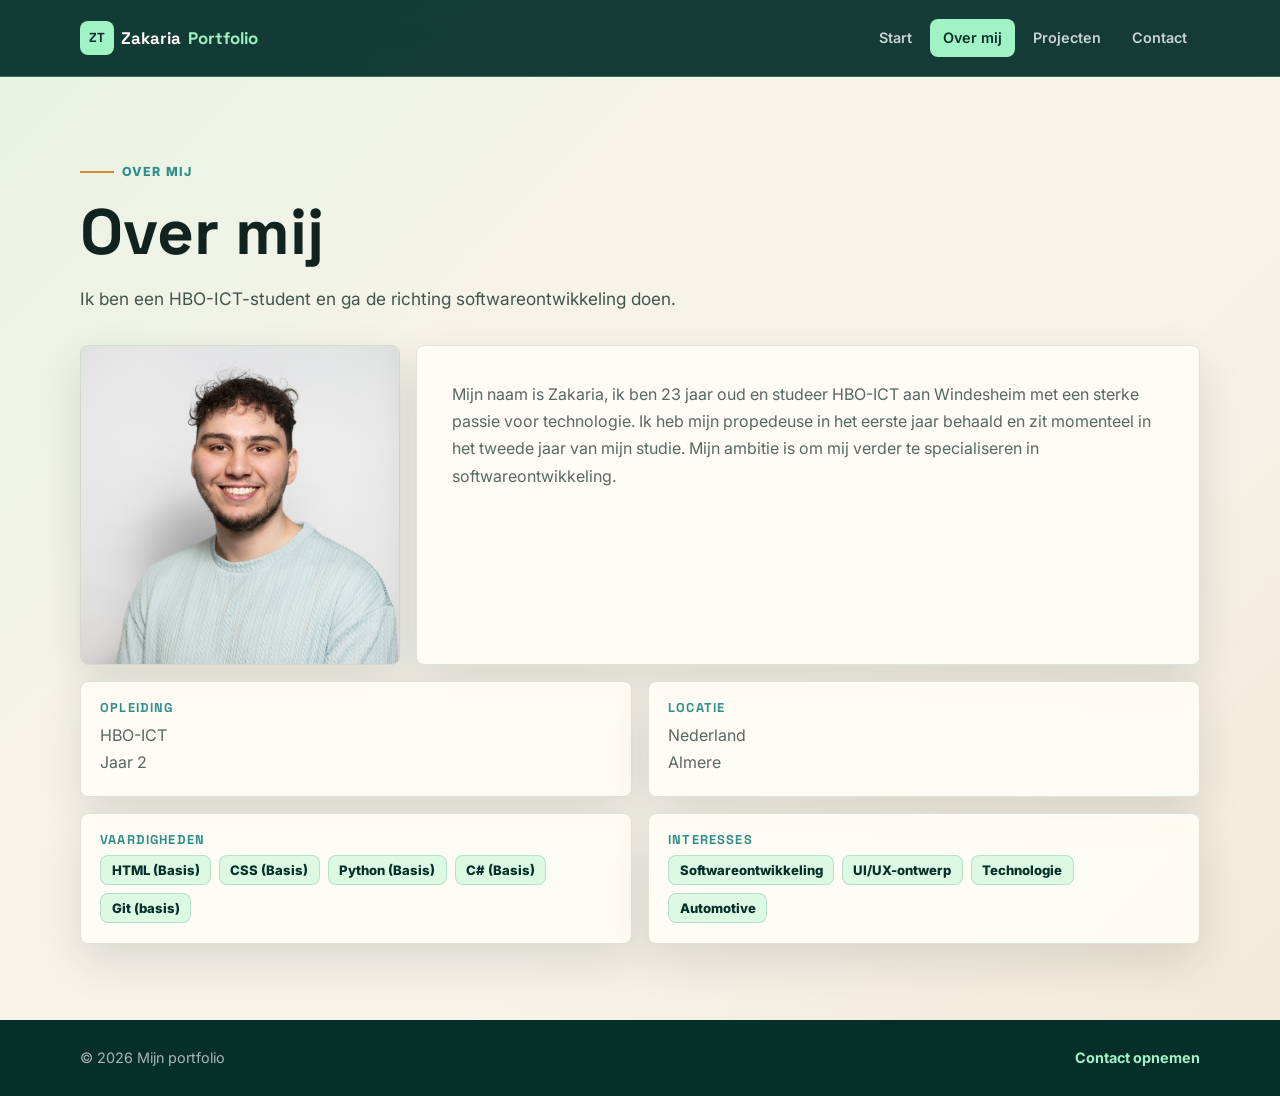
==== commit cd777979: "Update" ====
--- a/about.html
+++ b/about.html
@@ -3,7 +3,7 @@
 <head>
   <meta charset="UTF-8">
   <meta name="viewport" content="width=device-width, initial-scale=1.0">
-  <title>About Me | Portfolio</title>
+  <title>Over mij | Portfolio</title>
   <link rel="stylesheet" href="style.css">
 </head>
 <body>
@@ -11,10 +11,10 @@
     <nav class="navbar container" aria-label="Hoofdmenu">
       <a class="logo" href="index.html">Zakaria<span>Portfolio</span></a>
       <ul class="nav-links">
-        <li><a href="index.html">Home</a></li>
-        <li><a href="about.html" aria-current="page">About Me</a></li>
-        <li><a href="projects.html">My Projects</a></li>
-        <li><a href="contact.html">Contact Me</a></li>
+        <li><a href="index.html">Start</a></li>
+        <li><a href="about.html" aria-current="page">Over mij</a></li>
+        <li><a href="projects.html">Projecten</a></li>
+        <li><a href="contact.html">Contact</a></li>
       </ul>
     </nav>
   </header>
@@ -23,9 +23,9 @@
     <section class="section container">
       <div class="page-heading">
         <span class="eyebrow">Over mij</span>
-        <h1>About Me</h1>
+        <h1>Over mij</h1>
         <p class="intro-text">
-          Ik ben een HBO-ICT student en ga de richting Software Engineering doen.
+          Ik ben een HBO-ICT-student en ga de richting softwareontwikkeling doen.
         </p>
       </div>
 
@@ -36,7 +36,7 @@
             Mijn naam is Zakaria, ik ben 23 jaar oud en studeer HBO-ICT aan
             Windesheim met een sterke passie voor technologie. Ik heb mijn propedeuse
             in het eerste jaar behaald en zit momenteel in het tweede jaar van mijn studie.
-            Mijn ambitie is om mij verder te specialiseren in Software Engineering.
+            Mijn ambitie is om mij verder te specialiseren in softwareontwikkeling.
           </p>
         </div>
       </div>
@@ -55,7 +55,7 @@
         </div>
 
         <div class="about-item">
-          <h3>Skills</h3>
+          <h3>Vaardigheden</h3>
           <div class="skill-tags">
             <span class="tag">HTML (Basis)</span>
             <span class="tag">CSS (Basis)</span>
@@ -68,8 +68,8 @@
         <div class="about-item">
           <h3>Interesses</h3>
           <div class="skill-tags">
-            <span class="tag">Software Engineering</span>
-            <span class="tag">UI/UX Design</span>
+            <span class="tag">Softwareontwikkeling</span>
+            <span class="tag">UI/UX-ontwerp</span>
             <span class="tag">Technologie</span>
             <span class="tag">Automotive</span>
           </div>
@@ -80,7 +80,7 @@
 
   <footer class="site-footer">
     <div class="container footer-inner">
-      <p>&copy; 2026 Mijn Portfolio</p>
+      <p>&copy; 2026 Mijn portfolio</p>
       <a href="contact.html">Contact opnemen</a>
     </div>
   </footer>
--- a/style.css
+++ b/style.css
@@ -345,6 +345,29 @@
   border-color: #ffffff;
 }
 
+.button-secondary {
+  background: var(--surface);
+  border-color: rgba(47, 143, 136, 0.28);
+  color: var(--dark);
+}
+
+.button-secondary:hover {
+  background: var(--dark);
+  border-color: var(--dark);
+  color: #ffffff;
+}
+
+.button-row {
+  display: flex;
+  flex-wrap: wrap;
+  gap: 0.75rem;
+  margin: 1.5rem 0 1rem;
+}
+
+.button-back {
+  margin-top: 0.35rem;
+}
+
 .card,
 .project-card,
 .about-item,
